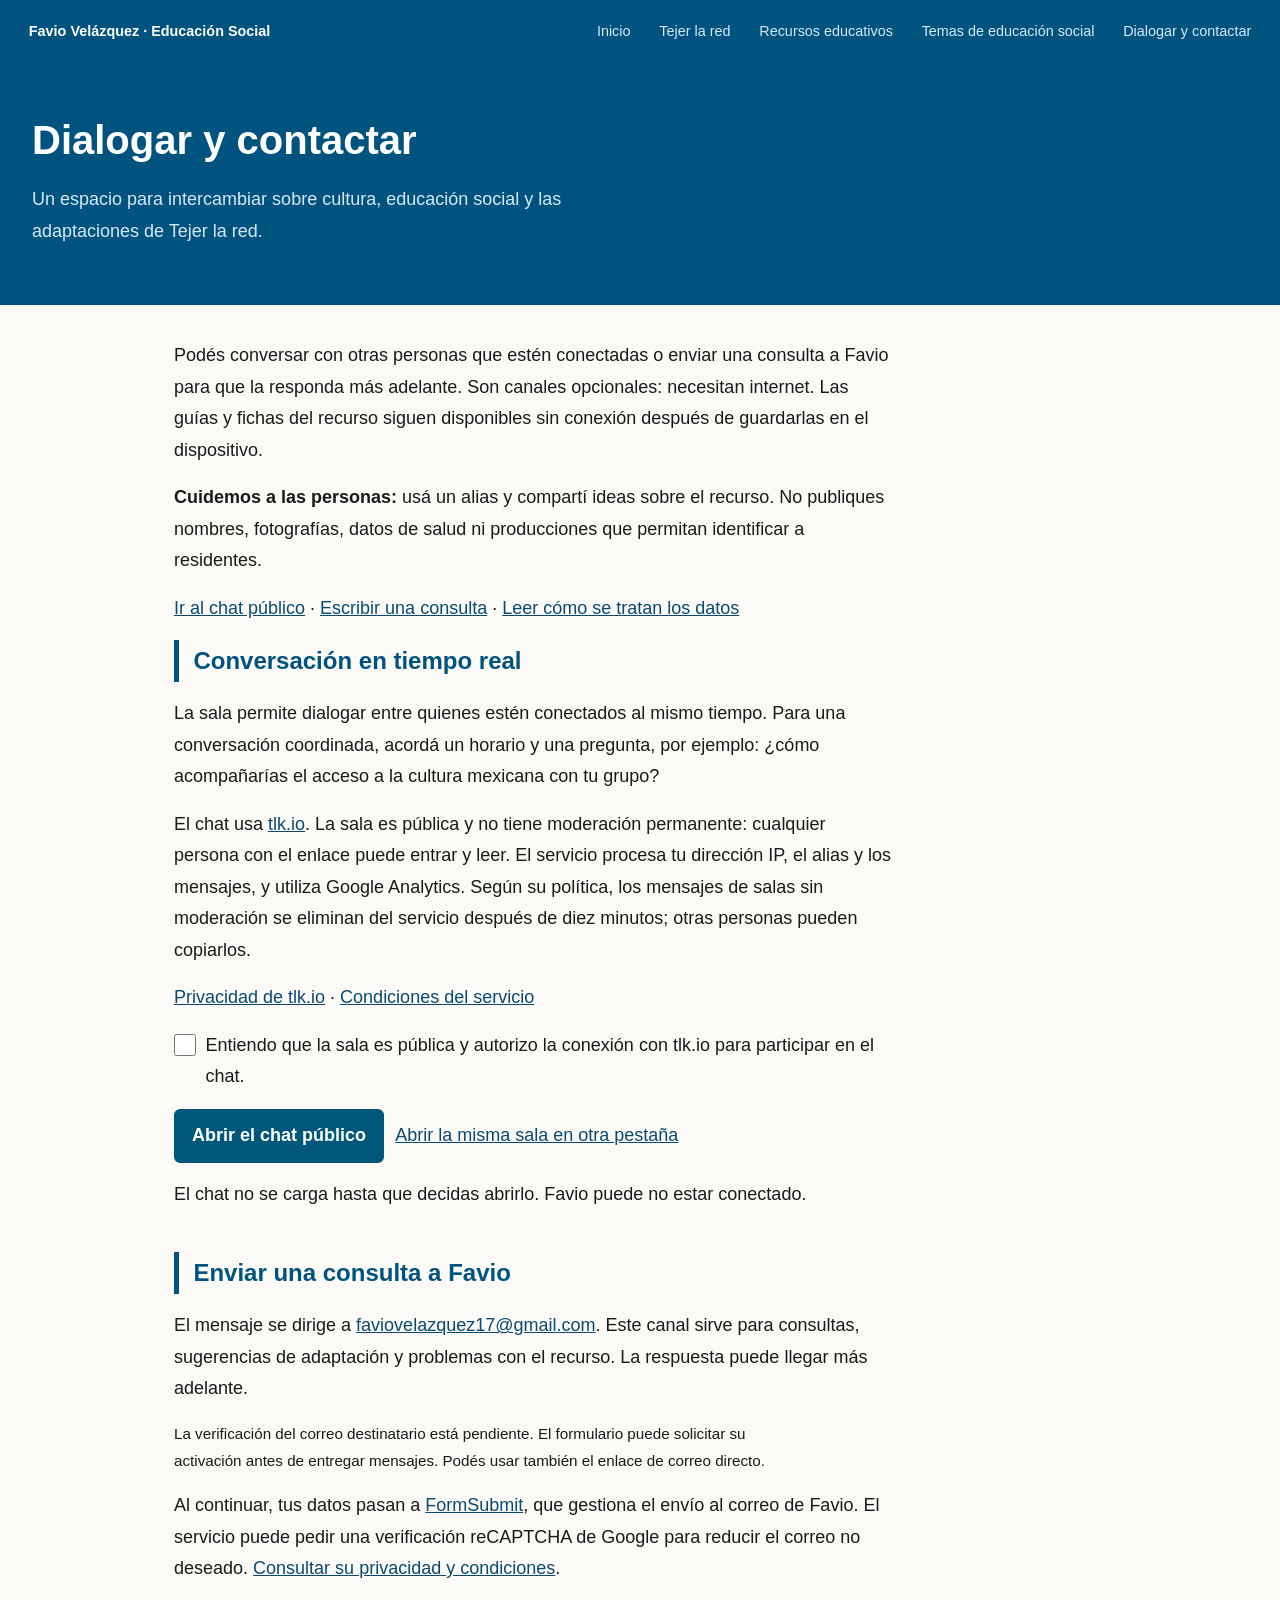
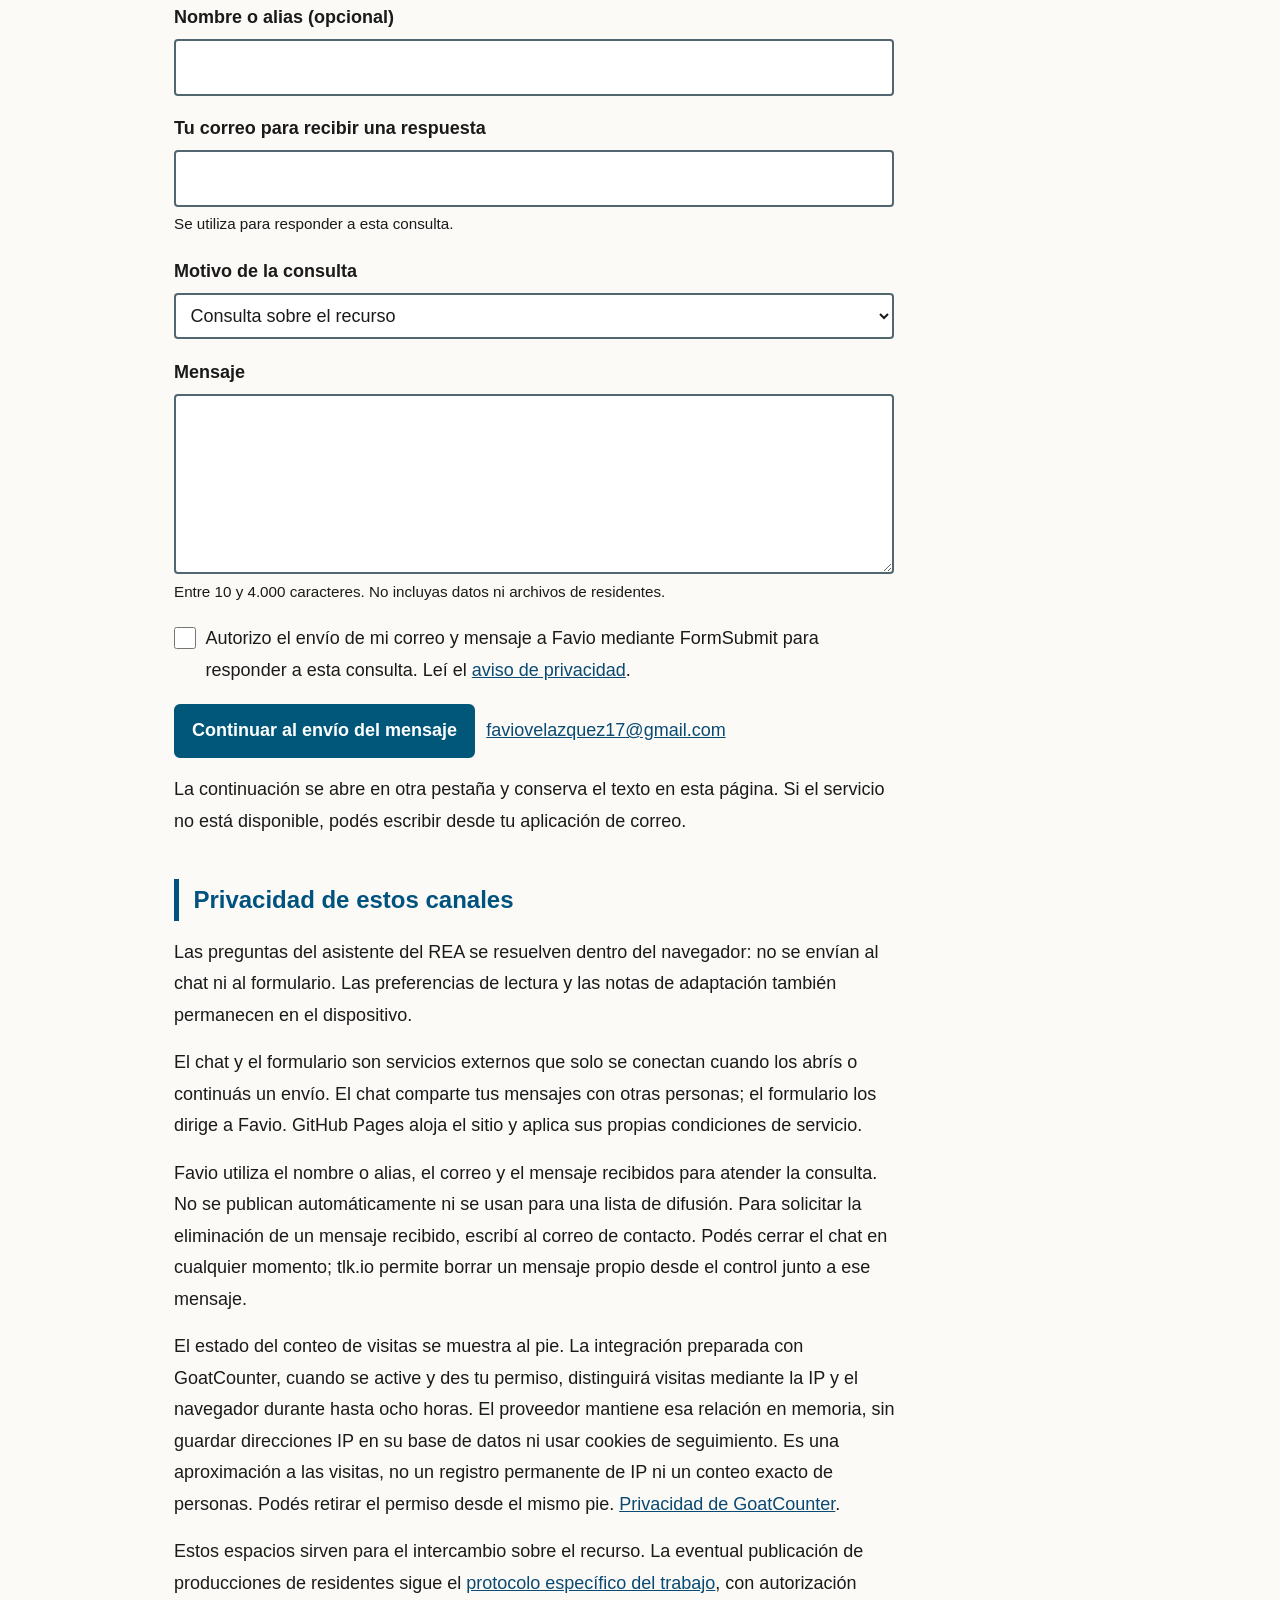
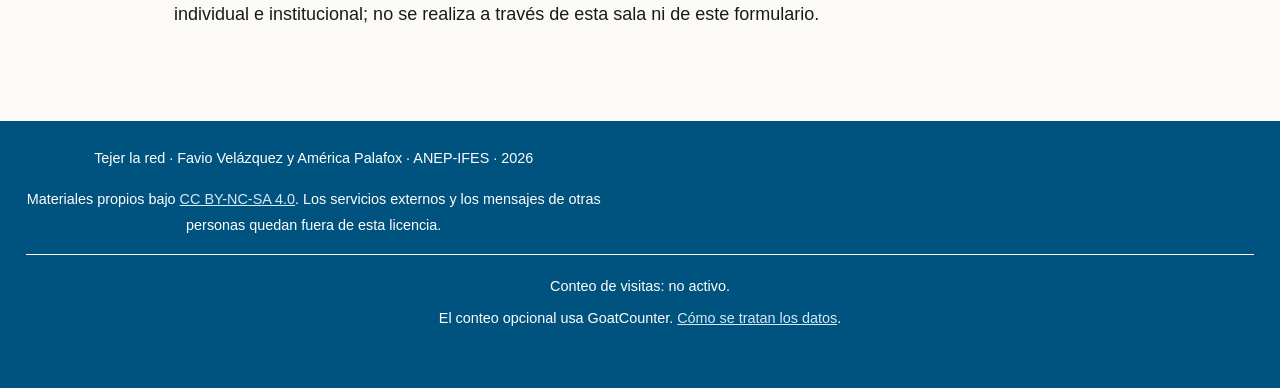
==== comunicacion/index.html @ fc9765d4 "Corregir el asistente y añadir comunicación opcional con estados de activación claros" ====
<!DOCTYPE html>
<html lang="es-UY">
<head>
 <meta charset="utf-8"><meta name="viewport" content="width=device-width,initial-scale=1">
 <meta name="referrer" content="strict-origin-when-cross-origin">
 <title>Dialogar y contactar · Tejer la red</title>
 <meta name="description" content="Espacio opcional para conversar en tiempo real sobre Tejer la red y enviar consultas a Favio Velázquez.">
 <meta name="theme-color" content="#00577A">
 <link rel="canonical" href="https://profesor2023.github.io/comunicacion/">
 <link rel="stylesheet" href="../estilo.css?v=trama-abierta-1"><link rel="stylesheet" href="../comunidad.css">
 <link rel="icon" href="../favicon.ico"><link rel="manifest" href="../manifest.webmanifest?v=azul-1">
 <script src="../configuracion-comunidad.js" defer></script><script src="comunicacion.js" defer></script><script src="../estadisticas.js" defer></script>
</head>
<body>
 <a class="skip-link" href="#contenido">Saltar al contenido</a>
 <nav aria-label="Secciones del sitio">
  <a class="brand" href="../">Favio Velázquez · Educación Social</a>
  <a href="../">Inicio</a><a href="../tejer-la-red/">Tejer la red</a><a href="../recursos/">Recursos educativos</a><a href="../temas/">Temas de educación social</a><a href="./" aria-current="page">Dialogar y contactar</a>
 </nav>
 <header class="hero"><h1>Dialogar y contactar</h1><p>Un espacio para intercambiar sobre cultura, educación social y las adaptaciones de Tejer la red.</p></header>
 <main id="contenido">
  <p>Podés conversar con otras personas que estén conectadas o enviar una consulta a Favio para que la responda más adelante. Son canales opcionales: necesitan internet. Las guías y fichas del recurso siguen disponibles sin conexión después de guardarlas en el dispositivo.</p>
  <p><strong>Cuidemos a las personas:</strong> usá un alias y compartí ideas sobre el recurso. No publiques nombres, fotografías, datos de salud ni producciones que permitan identificar a residentes.</p>
  <p><a href="#dialogo">Ir al chat público</a> · <a href="#mensaje">Escribir una consulta</a> · <a href="#privacidad">Leer cómo se tratan los datos</a></p>
  <section id="dialogo">
   <h2>Conversación en tiempo real</h2>
   <p>La sala permite dialogar entre quienes estén conectados al mismo tiempo. Para una conversación coordinada, acordá un horario y una pregunta, por ejemplo: ¿cómo acompañarías el acceso a la cultura mexicana con tu grupo?</p>
   <p>El chat usa <a href="https://tlk.io/" target="_blank" rel="noopener noreferrer">tlk.io</a>. La sala es pública y no tiene moderación permanente: cualquier persona con el enlace puede entrar y leer. El servicio procesa tu dirección IP, el alias y los mensajes, y utiliza Google Analytics. Según su política, los mensajes de salas sin moderación se eliminan del servicio después de diez minutos; otras personas pueden copiarlos.</p>
   <p><a href="https://tlk.io/privacy" target="_blank" rel="noopener noreferrer">Privacidad de tlk.io</a> · <a href="https://tlk.io/#embed" target="_blank" rel="noopener noreferrer">Condiciones del servicio</a></p>
   <div class="community-form">
    <label class="consent" for="chat-consent"><input id="chat-consent" type="checkbox" required>Entiendo que la sala es pública y autorizo la conexión con tlk.io para participar en el chat.</label>
   </div>
   <div class="community-actions">
    <button id="open-live-chat" class="community-button" type="button" disabled>Abrir el chat público</button>
    <button id="close-live-chat" class="community-button secondary" type="button" hidden>Salir del chat</button>
    <a id="chat-external-link" href="https://tlk.io/tejer-la-red-ifes-2026" target="_blank" rel="noopener noreferrer">Abrir la misma sala en otra pestaña</a>
   </div>
   <p id="live-chat-status" class="community-status" role="status">El chat no se carga hasta que decidas abrirlo. Favio puede no estar conectado.</p>
   <div id="live-chat" hidden></div>
   <noscript><p>Para el chat integrado necesitás JavaScript. Podés abrir la sala externa con el enlace de arriba, con las mismas condiciones de privacidad.</p></noscript>
  </section>
  <section id="mensaje">
   <h2>Enviar una consulta a Favio</h2>
   <p>El mensaje se dirige a <a data-contact-email href="mailto:faviovelazquez17@gmail.com">faviovelazquez17@gmail.com</a>. Este canal sirve para consultas, sugerencias de adaptación y problemas con el recurso. La respuesta puede llegar más adelante.</p>
   <p id="contact-activation" class="community-help">La verificación del correo destinatario está pendiente. El formulario puede solicitar su activación antes de entregar mensajes. Podés usar también el enlace de correo directo.</p>
   <p>Al continuar, tus datos pasan a <a href="https://formsubmit.co/" target="_blank" rel="noopener noreferrer">FormSubmit</a>, que gestiona el envío al correo de Favio. El servicio puede pedir una verificación reCAPTCHA de Google para reducir el correo no deseado. <a href="https://formsubmit.co/privacy.pdf" target="_blank" rel="noopener noreferrer">Consultar su privacidad y condiciones</a>.</p>
   <form id="contact-form" class="community-form" action="https://formsubmit.co/faviovelazquez17@gmail.com" method="post" target="_blank" rel="noopener">
    <input type="hidden" name="_subject" value="Tejer la red · Consulta desde el sitio">
    <input type="hidden" name="_next" value="https://profesor2023.github.io/comunicacion/gracias.html">
    <input type="hidden" name="_template" value="table">
    <div hidden aria-hidden="true"><label for="contact-honey">Dejar vacío</label><input id="contact-honey" name="_honey" type="text" tabindex="-1" autocomplete="off"></div>
    <div class="field"><label for="contact-name">Nombre o alias (opcional)</label><input id="contact-name" name="Nombre o alias" type="text" maxlength="80" autocomplete="nickname"></div>
    <div class="field"><label for="contact-email">Tu correo para recibir una respuesta</label><input id="contact-email" name="email" type="email" required maxlength="254" autocomplete="email" inputmode="email" aria-describedby="contact-email-help"><p class="community-help" id="contact-email-help">Se utiliza para responder a esta consulta.</p></div>
    <div class="field"><label for="contact-topic">Motivo de la consulta</label><select id="contact-topic" name="Motivo"><option>Consulta sobre el recurso</option><option>Propuesta de adaptación</option><option>Problema de funcionamiento</option><option>Otro aporte sobre el trabajo</option></select></div>
    <div class="field"><label for="contact-message">Mensaje</label><textarea id="contact-message" name="Mensaje" required minlength="10" maxlength="4000" aria-describedby="contact-message-help"></textarea><p class="community-help" id="contact-message-help">Entre 10 y 4.000 caracteres. No incluyas datos ni archivos de residentes.</p></div>
    <div class="field"><label class="consent" for="contact-consent"><input id="contact-consent" name="Consentimiento" type="checkbox" required value="Autorizo el tratamiento de estos datos para responder a mi consulta"><span>Autorizo el envío de mi correo y mensaje a Favio mediante FormSubmit para responder a esta consulta. Leí el <a href="#privacidad">aviso de privacidad</a>.</span></label></div>
    <div class="community-actions"><button class="community-button" type="submit">Continuar al envío del mensaje</button><a data-contact-email href="mailto:faviovelazquez17@gmail.com">faviovelazquez17@gmail.com</a></div>
   </form>
   <p id="contact-status" class="community-status" role="status">La continuación se abre en otra pestaña y conserva el texto en esta página. Si el servicio no está disponible, podés escribir desde tu aplicación de correo.</p>
  </section>
  <section id="privacidad">
   <h2>Privacidad de estos canales</h2>
   <p>Las preguntas del asistente del REA se resuelven dentro del navegador: no se envían al chat ni al formulario. Las preferencias de lectura y las notas de adaptación también permanecen en el dispositivo.</p>
   <p>El chat y el formulario son servicios externos que solo se conectan cuando los abrís o continuás un envío. El chat comparte tus mensajes con otras personas; el formulario los dirige a Favio. GitHub Pages aloja el sitio y aplica sus propias condiciones de servicio.</p>
   <p>Favio utiliza el nombre o alias, el correo y el mensaje recibidos para atender la consulta. No se publican automáticamente ni se usan para una lista de difusión. Para solicitar la eliminación de un mensaje recibido, escribí al correo de contacto. Podés cerrar el chat en cualquier momento; tlk.io permite borrar un mensaje propio desde el control junto a ese mensaje.</p>
   <p>El estado del conteo de visitas se muestra al pie. La integración preparada con GoatCounter, cuando se active y des tu permiso, distinguirá visitas mediante la IP y el navegador durante hasta ocho horas. El proveedor mantiene esa relación en memoria, sin guardar direcciones IP en su base de datos ni usar cookies de seguimiento. Es una aproximación a las visitas, no un registro permanente de IP ni un conteo exacto de personas. Podés retirar el permiso desde el mismo pie. <a href="https://www.goatcounter.com/help/privacy" target="_blank" rel="noopener noreferrer">Privacidad de GoatCounter</a>.</p>
   <p>Estos espacios sirven para el intercambio sobre el recurso. La eventual publicación de producciones de residentes sigue el <a href="../tejer-la-red/#privacidad">protocolo específico del trabajo</a>, con autorización individual e institucional; no se realiza a través de esta sala ni de este formulario.</p>
  </section>
 </main>
 <footer>
  <p>Tejer la red · Favio Velázquez y América Palafox · ANEP-IFES · 2026</p>
  <p>Materiales propios bajo <a href="https://creativecommons.org/licenses/by-nc-sa/4.0/deed.es" target="_blank" rel="noopener noreferrer">CC BY-NC-SA 4.0</a>. Los servicios externos y los mensajes de otras personas quedan fuera de esta licencia.</p>
  <div class="stats-panel" data-stats><p data-stats-status role="status">Conteo de visitas: no activo.</p><p>El conteo opcional usa GoatCounter. <a href="#privacidad">Cómo se tratan los datos</a>.</p><div class="community-actions"><button class="community-button" type="button" data-stats-allow hidden>Permitir el conteo de mi visita</button><button class="community-button" type="button" data-stats-revoke hidden>Retirar permiso de conteo</button></div></div>
 </footer>
 <script>if('serviceWorker' in navigator){window.addEventListener('load',function(){navigator.serviceWorker.register('../sw.js').catch(function(){});});}</script>
</body>
</html>
---- estilo.css ----
:root{--azul:#00537F;--cel:#005B8F;--rojo:#B34D00;--verde:#006B4F;--oro:#8A6500;
--gris:#555;--gc:#EFF2F5;--ng:#1A1A1A;--bl:#FBFAF7;--navtx:#D6E9F8;}
*{box-sizing:border-box;margin:0;padding:0}
body{font-family:Arial,Helvetica,sans-serif;color:var(--ng);background:var(--bl);font-size:18px;line-height:1.75}
.sr-only{position:absolute!important;width:1px!important;height:1px!important;padding:0!important;margin:-1px!important;overflow:hidden!important;clip:rect(0,0,0,0)!important;white-space:nowrap!important;border:0!important}
.site-intro{display:none;position:fixed;inset:0;z-index:1000;background:var(--azul);color:#fff;align-items:center;justify-content:center;flex-direction:column;padding:1rem;overflow:hidden}
.intro-pending .site-intro{display:flex}
.intro-active{overflow:hidden}
.site-intro.is-leaving{animation:intro-fade .76s ease forwards;pointer-events:none}
.intro-stage{position:relative;width:min(72vmin,650px);aspect-ratio:1;isolation:isolate;filter:drop-shadow(0 28px 20px rgba(0,22,37,.4))}
.intro-base{position:absolute;inset:0;width:100%;height:100%;object-fit:contain}
.intro-base{z-index:1}
.intro-ring{position:absolute;left:13%;top:9.5%;z-index:3;width:46%;aspect-ratio:1;border-radius:50%;background:conic-gradient(#D85A8B,#E59028,#F0CF79,#2A8077,#4FA7B8,#73527E,#D85A8B);-webkit-mask:radial-gradient(farthest-side,transparent calc(100% - 15px),#000 calc(100% - 14px));mask:radial-gradient(farthest-side,transparent calc(100% - 15px),#000 calc(100% - 14px));filter:drop-shadow(0 5px 5px rgba(0,22,37,.34));mix-blend-mode:screen;animation:intro-spin 5.2s linear infinite}
.intro-bird-art{position:absolute;inset:0;z-index:5;width:100%;height:100%;object-fit:contain;opacity:0;animation:intro-bird-emerge 1.15s cubic-bezier(.2,.75,.24,1) forwards}
.intro-bird-art.b1{clip-path:ellipse(5.5% 3.8% at 66.5% 67%);transform-origin:66.5% 67%;animation-delay:.35s}
.intro-bird-art.b2{clip-path:ellipse(6.8% 5.2% at 71.3% 62.5%);transform-origin:71.3% 62.5%;animation-delay:.78s}
.intro-bird-art.b3{clip-path:ellipse(7.8% 6.7% at 76.2% 57%);transform-origin:76.2% 57%;animation-delay:1.21s}
.intro-bird-art.b4{clip-path:ellipse(9.4% 8.7% at 79.5% 48%);transform-origin:79.5% 48%;animation-delay:1.64s}
.intro-bird-art.b5{clip-path:ellipse(11.5% 9.7% at 80.8% 34.5%);transform-origin:80.8% 34.5%;animation-delay:2.07s}
.intro-bird-art.b6{clip-path:ellipse(13.7% 12.4% at 81% 19.5%);transform-origin:81% 19.5%;animation-delay:2.5s}
.intro-name{position:relative;z-index:7;margin:.25rem 0 .75rem;color:#fff;font-size:clamp(1.1rem,2.3vw,1.55rem);font-weight:700;letter-spacing:.02em;text-align:center;animation:intro-name 1s ease 2.8s both}
#intro-skip{position:relative;z-index:7;border:2px solid #fff;border-radius:999px;background:rgba(0,31,52,.35);color:#fff;font:inherit;font-weight:700;min-height:46px;padding:.45rem 1.2rem;cursor:pointer}
#intro-skip:hover,#intro-skip:focus-visible{background:#fff;color:var(--azul);outline:3px solid #D39A0A;outline-offset:3px}
@keyframes intro-spin{to{transform:rotate(360deg)}}
@keyframes intro-bird-emerge{0%{opacity:0;transform:translate(-18px,18px) scale(.28)}55%{opacity:1}100%{opacity:1;transform:translate(0,0) scale(1)}}
@keyframes intro-name{from{opacity:0;transform:translateY(12px)}to{opacity:1;transform:translateY(0)}}
@keyframes intro-fade{to{opacity:0;visibility:hidden}}
.skip-link{position:absolute;left:-999px;background:#fff;color:var(--azul);padding:.6rem 1rem;z-index:200}
.skip-link:focus{left:.5rem;top:.5rem}
a{color:#0A4A72}
nav{background:var(--azul);position:sticky;top:0;z-index:100;padding:.6rem 1.5rem;display:flex;align-items:center;gap:1.2rem;flex-wrap:wrap}
nav a{color:var(--navtx);text-decoration:none;font-size:.9rem;min-height:44px;display:inline-flex;align-items:center;padding:.2rem .3rem}
nav a:hover,nav a:focus{color:#fff}
nav .brand{color:#fff;font-weight:bold;margin-right:auto}
.hero{background:var(--azul);color:#fff;padding:2.6rem 2rem;position:relative;overflow:hidden;isolation:isolate}
.hero-inner{max-width:1180px;margin:0 auto;display:grid;grid-template-columns:minmax(0,1fr) clamp(250px,29vw,390px);align-items:center;gap:clamp(1.5rem,4vw,4rem)}
.hero-copy{position:relative;z-index:2}
.hero h1{font-size:2.5rem;margin-bottom:.6rem;max-width:22ch}
.hero p{color:var(--navtx);max-width:62ch}
.hero-mark{position:relative;z-index:1;width:100%;justify-self:end;transform-style:preserve-3d}
.hero-mark::after{content:"";position:absolute;z-index:-1;left:18%;right:9%;bottom:4%;height:13%;border-radius:50%;background:rgba(0,20,36,.45);filter:blur(14px);transform:perspective(500px) rotateX(66deg) translateY(12px)}
.hero-emblem{display:block;width:100%;height:auto;filter:drop-shadow(0 22px 13px rgba(0,20,36,.48)) drop-shadow(0 4px 2px rgba(255,255,255,.16));transform:perspective(800px) rotateY(-8deg) rotateZ(1.2deg);transform-origin:50% 60%;animation:emblem-float 5.5s ease-in-out infinite}
.hero-mark:hover .hero-emblem{transform:perspective(800px) rotateY(-3deg) rotateZ(-.5deg) translateY(-5px)}
@keyframes emblem-float{50%{transform:perspective(800px) rotateY(-5deg) rotateZ(-.7deg) translateY(-7px)}}
main{max-width:980px;margin:0 auto;padding:2.2rem 1.5rem 3rem}
section{margin-bottom:2.6rem}
h2{font-size:1.5rem;color:var(--azul);border-left:5px solid var(--azul);padding-left:.9rem;margin-bottom:1rem}
h3{font-size:1.1rem;color:var(--cel);margin:1.2rem 0 .5rem}
p{margin-bottom:1rem;max-width:72ch}
.cards{display:grid;grid-template-columns:repeat(auto-fit,minmax(270px,1fr));gap:1.2rem;margin-top:1.2rem}
.card{background:var(--gc);border-radius:10px;padding:1.2rem;border-top:5px solid var(--azul)}
.card.verde{border-top-color:var(--verde)}
.card.oro{border-top-color:var(--oro)}
.card h3{margin-top:0;color:var(--ng);font-size:1.15rem}
.card .estado{display:inline-block;background:#fff;border:1px solid var(--gris);border-radius:20px;font-size:.78rem;padding:.15rem .7rem;margin-bottom:.5rem}
.card a.ir{display:inline-block;margin-top:.6rem;background:var(--azul);color:#fff;text-decoration:none;border-radius:7px;padding:.55rem .9rem;min-height:44px;font-weight:700}
.aviso{background:#FAF6EC;border-left:5px solid var(--oro);border-radius:0 8px 8px 0;padding:.9rem 1rem;margin:1.2rem 0}
.aviso p{margin:0}
ul.lista{margin:0 0 1rem 1.2rem}
ul.lista li{margin-bottom:.45rem}
footer{background:var(--azul);color:#fff;padding:1.6rem;text-align:center;font-size:.9rem}
footer a{color:var(--navtx)}
@media(max-width:720px){.hero{padding:2.2rem 1rem 1.25rem}.hero-inner{grid-template-columns:1fr;gap:.55rem}.hero h1{font-size:1.9rem}.hero-mark{width:min(74vw,285px);margin-top:.2rem}.hero-mark::after{bottom:1%}main{padding:1.5rem 1rem 2.5rem}}
@media(max-width:720px){.intro-stage{width:min(91vw,520px)}.intro-name{margin-top:.1rem}#intro-skip{font-size:.95rem}}
@media(prefers-reduced-motion:reduce){.intro-ring{display:none}.intro-bird-art{animation:none;opacity:1}.intro-name{animation:none}.site-intro.is-leaving{animation-duration:.2s}.hero-emblem{animation:none}.hero-mark:hover .hero-emblem{transform:perspective(800px) rotateY(-8deg) rotateZ(1.2deg)}}
@media(prefers-contrast:more){body{background:#fff}}
---- comunidad.css ----
/* Controles comunes del espacio de comunicación y del permiso de visitas. */
[hidden]{display:none!important}
.community-actions{display:flex;flex-wrap:wrap;align-items:center;gap:.7rem;margin:1rem 0}
.community-button{display:inline-block;border:2px solid #00577A;border-radius:6px;padding:.6rem 1rem;min-height:44px;background:#00577A;color:#fff;font:inherit;font-weight:700;text-decoration:none;cursor:pointer}
.community-button.secondary{background:#fff;color:#00577A}
.community-button:disabled{opacity:.6;cursor:default}
.community-button:focus-visible,.community-form input:focus-visible,.community-form textarea:focus-visible,.community-form select:focus-visible{outline:3px solid #D39A0A;outline-offset:3px}
.community-form{max-width:720px}
.community-form .field{margin:1.1rem 0}
.community-form label{display:block;font-weight:700;margin-bottom:.35rem}
.community-form input:not([type=checkbox]),.community-form textarea,.community-form select{display:block;width:100%;max-width:100%;border:2px solid #526670;border-radius:4px;background:#fff;color:#1A1A1A;font:inherit;padding:.65rem}
.community-form textarea{min-height:180px;resize:vertical}
.community-form .consent{display:flex;align-items:flex-start;gap:.6rem;font-weight:400}
.community-form input[type=checkbox]{width:22px;height:22px;flex:0 0 22px;margin-top:.25rem;accent-color:#00577A}
.community-help{font-size:.95rem;margin:.3rem 0 1rem}
.community-status{min-height:1.5em}
.chat-frame{width:100%;height:min(72vh,640px);min-height:400px;border:2px solid #526670;border-radius:5px;background:#fff}
.stats-panel{font:inherit;margin-top:1rem;padding-top:.8rem;border-top:1px solid currentColor}
.stats-panel p{margin:.4rem auto;max-width:72ch}
.stats-panel .community-actions{justify-content:center}
.stats-panel .community-button{background:#fff;color:#00577A;border-color:#fff;font-size:.95rem}
@media(max-width:600px){.chat-frame{height:72vh;min-height:440px}.community-actions{align-items:stretch}.community-actions .community-button{max-width:100%}.community-form input,.community-form textarea,.community-form select{font-size:1rem}}
@media print{.stats-panel,.community-actions,.community-form,.chat-frame{display:none!important}}
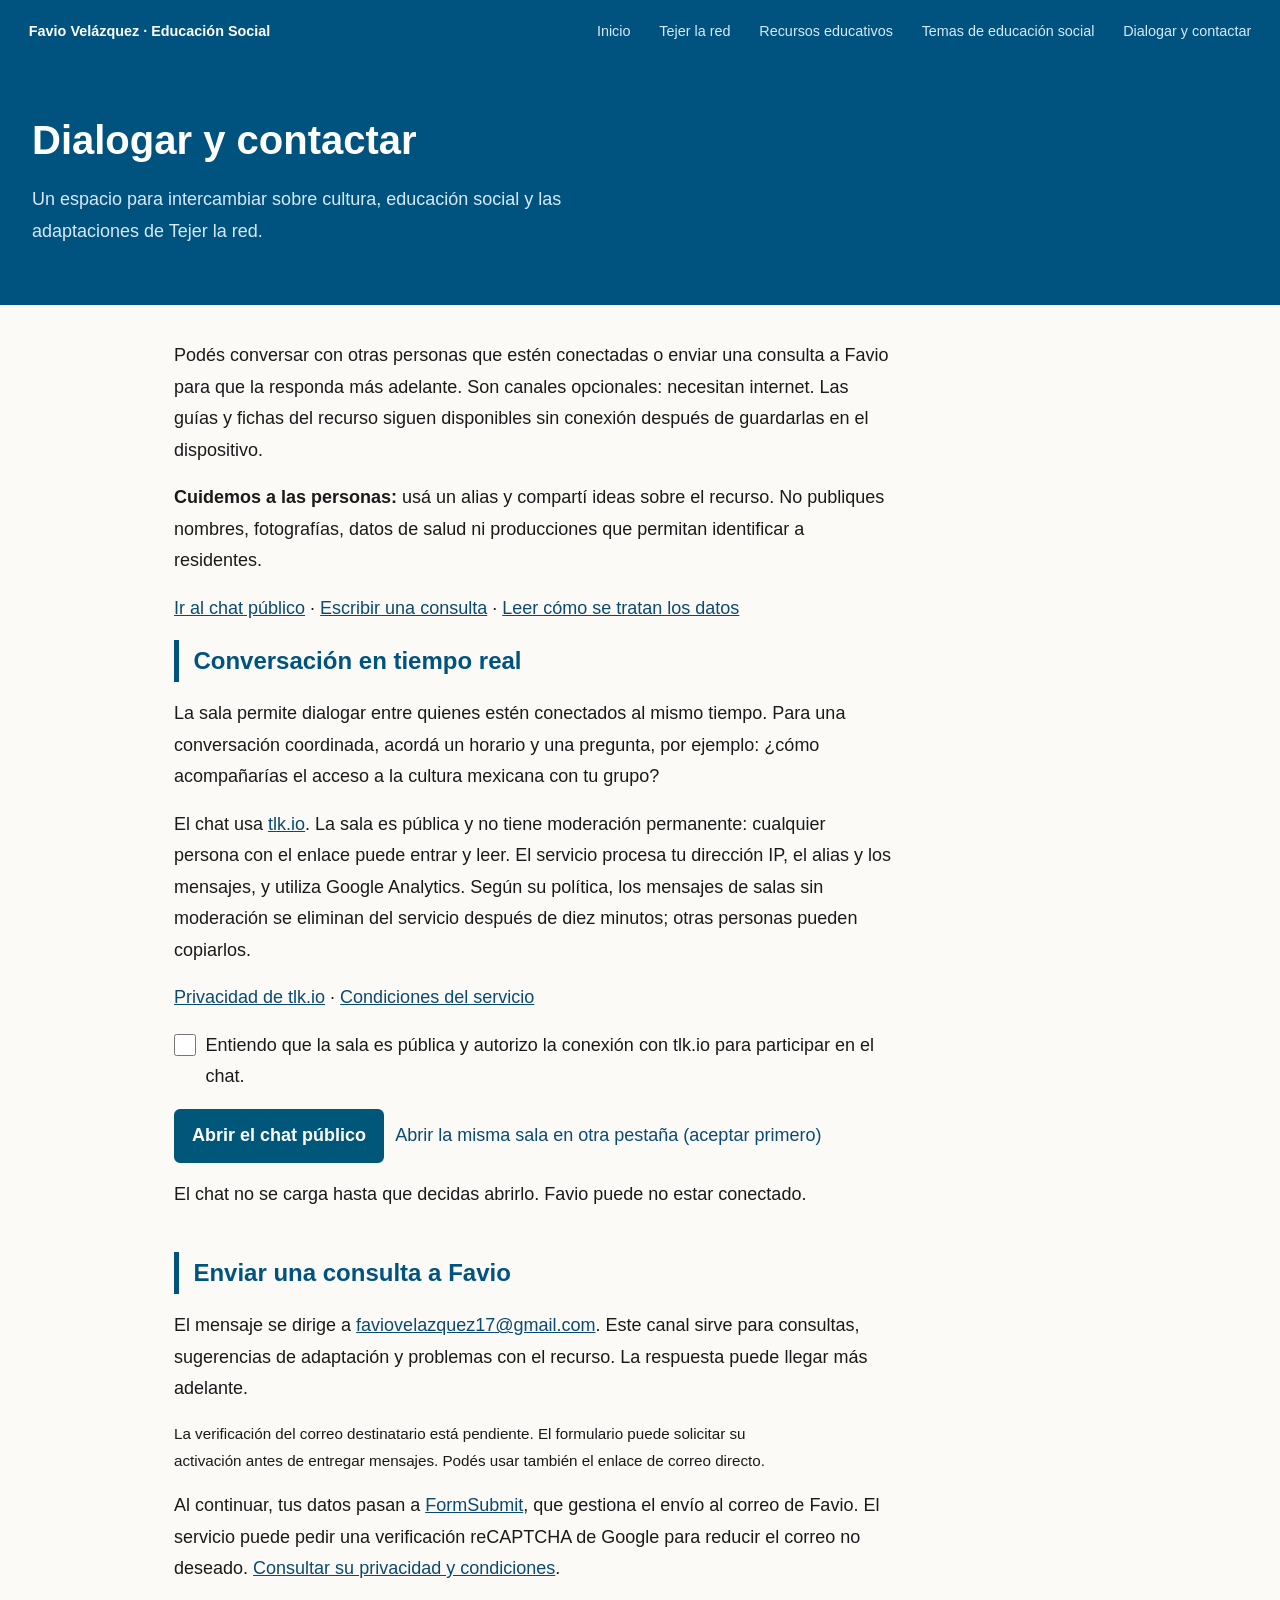
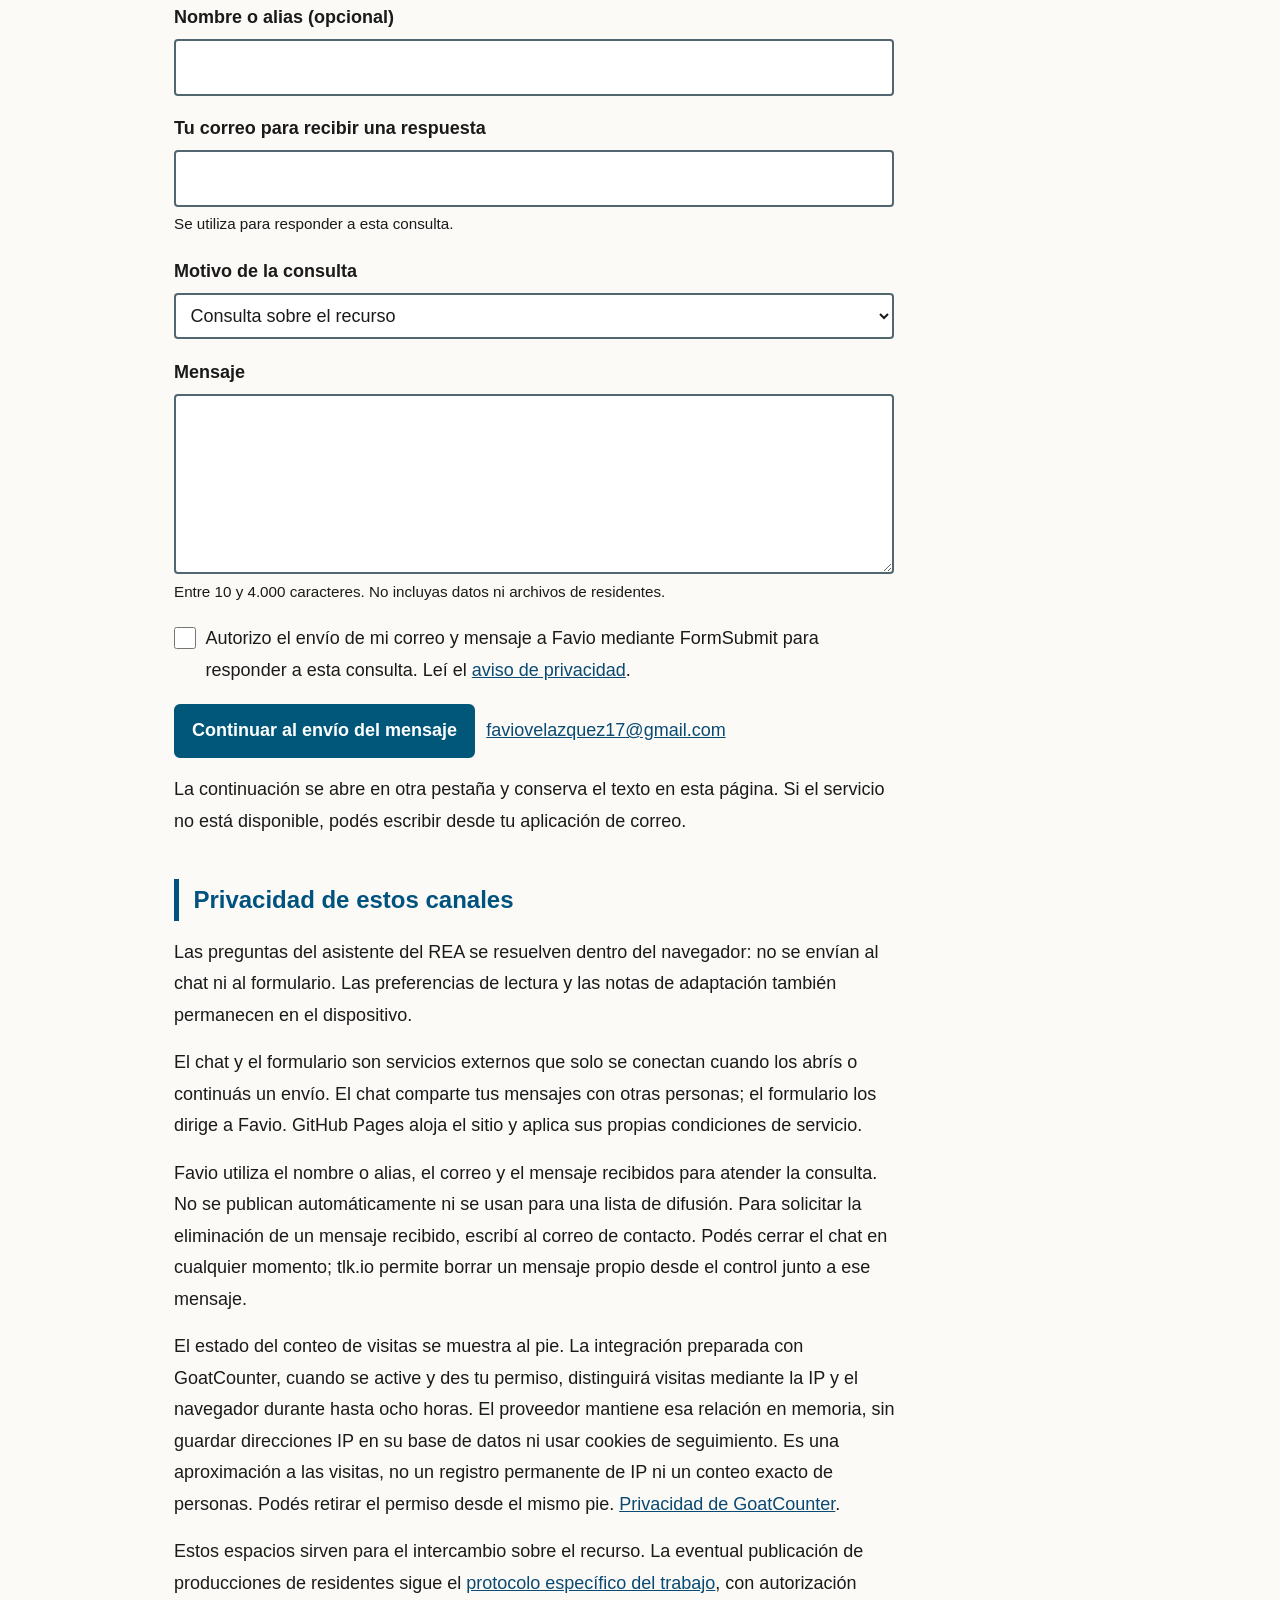
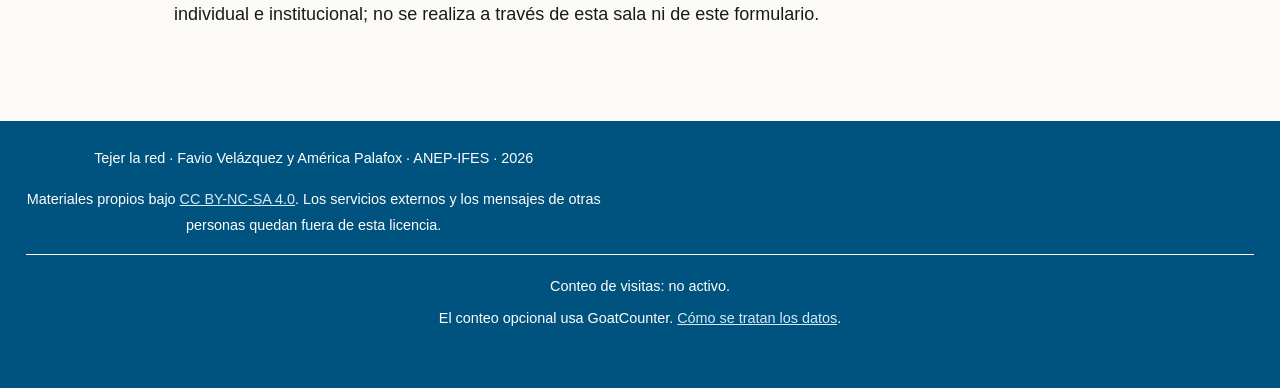
==== commit 747e479c: "Completar actualización: QR PNG, consentimiento chat y caché offline" ====
--- a/comunicacion/index.html
+++ b/comunicacion/index.html
@@ -33,11 +33,11 @@
    <div class="community-actions">
     <button id="open-live-chat" class="community-button" type="button" disabled>Abrir el chat público</button>
     <button id="close-live-chat" class="community-button secondary" type="button" hidden>Salir del chat</button>
-    <a id="chat-external-link" href="https://tlk.io/tejer-la-red-ifes-2026" target="_blank" rel="noopener noreferrer">Abrir la misma sala en otra pestaña</a>
+    <a id="chat-external-link" aria-disabled="true" tabindex="-1" target="_blank" rel="noopener noreferrer">Abrir la misma sala en otra pestaña (aceptar primero)</a>
    </div>
    <p id="live-chat-status" class="community-status" role="status">El chat no se carga hasta que decidas abrirlo. Favio puede no estar conectado.</p>
    <div id="live-chat" hidden></div>
-   <noscript><p>Para el chat integrado necesitás JavaScript. Podés abrir la sala externa con el enlace de arriba, con las mismas condiciones de privacidad.</p></noscript>
+   <noscript><p>Para el chat integrado necesitás JavaScript. Si comprendés las condiciones de privacidad descritas arriba, podés <a href="https://tlk.io/tejer-la-red-ifes-2026" target="_blank" rel="noopener noreferrer">abrir la sala pública externa</a>.</p></noscript>
   </section>
   <section id="mensaje">
    <h2>Enviar una consulta a Favio</h2>
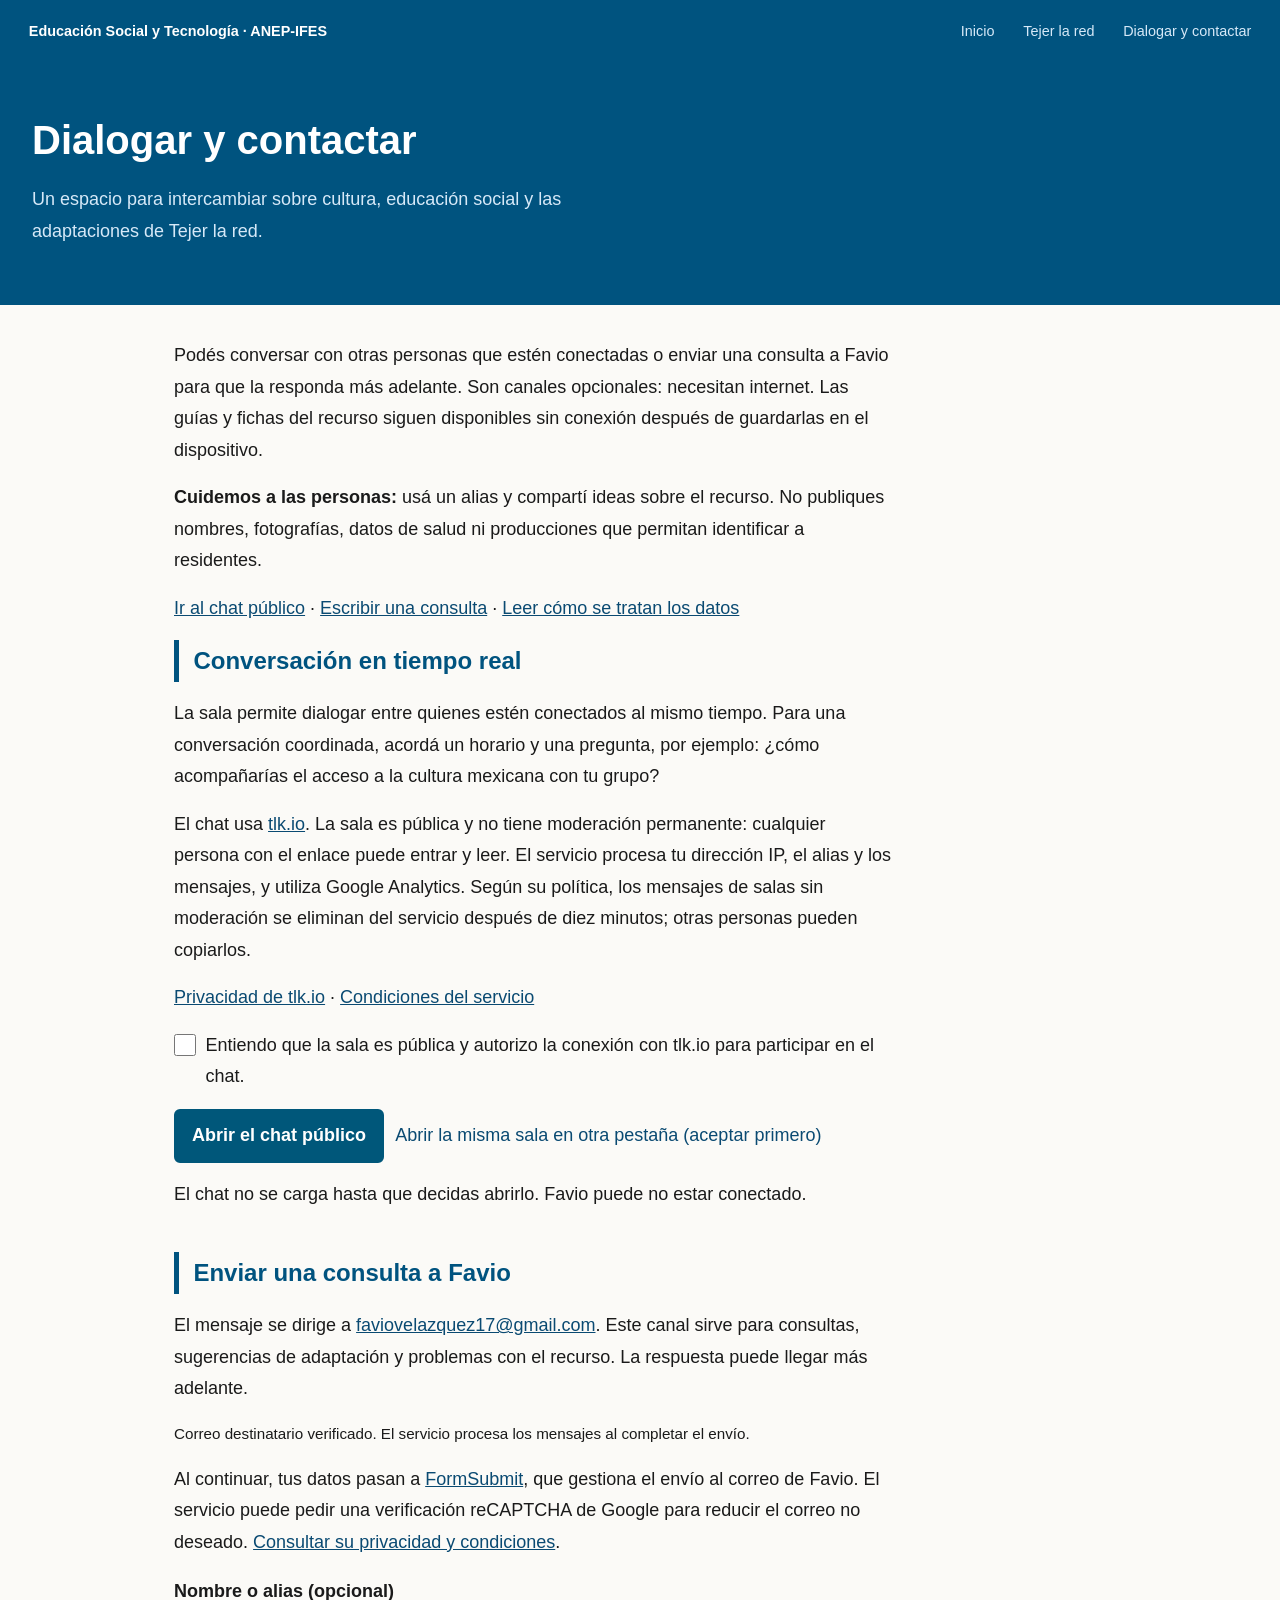
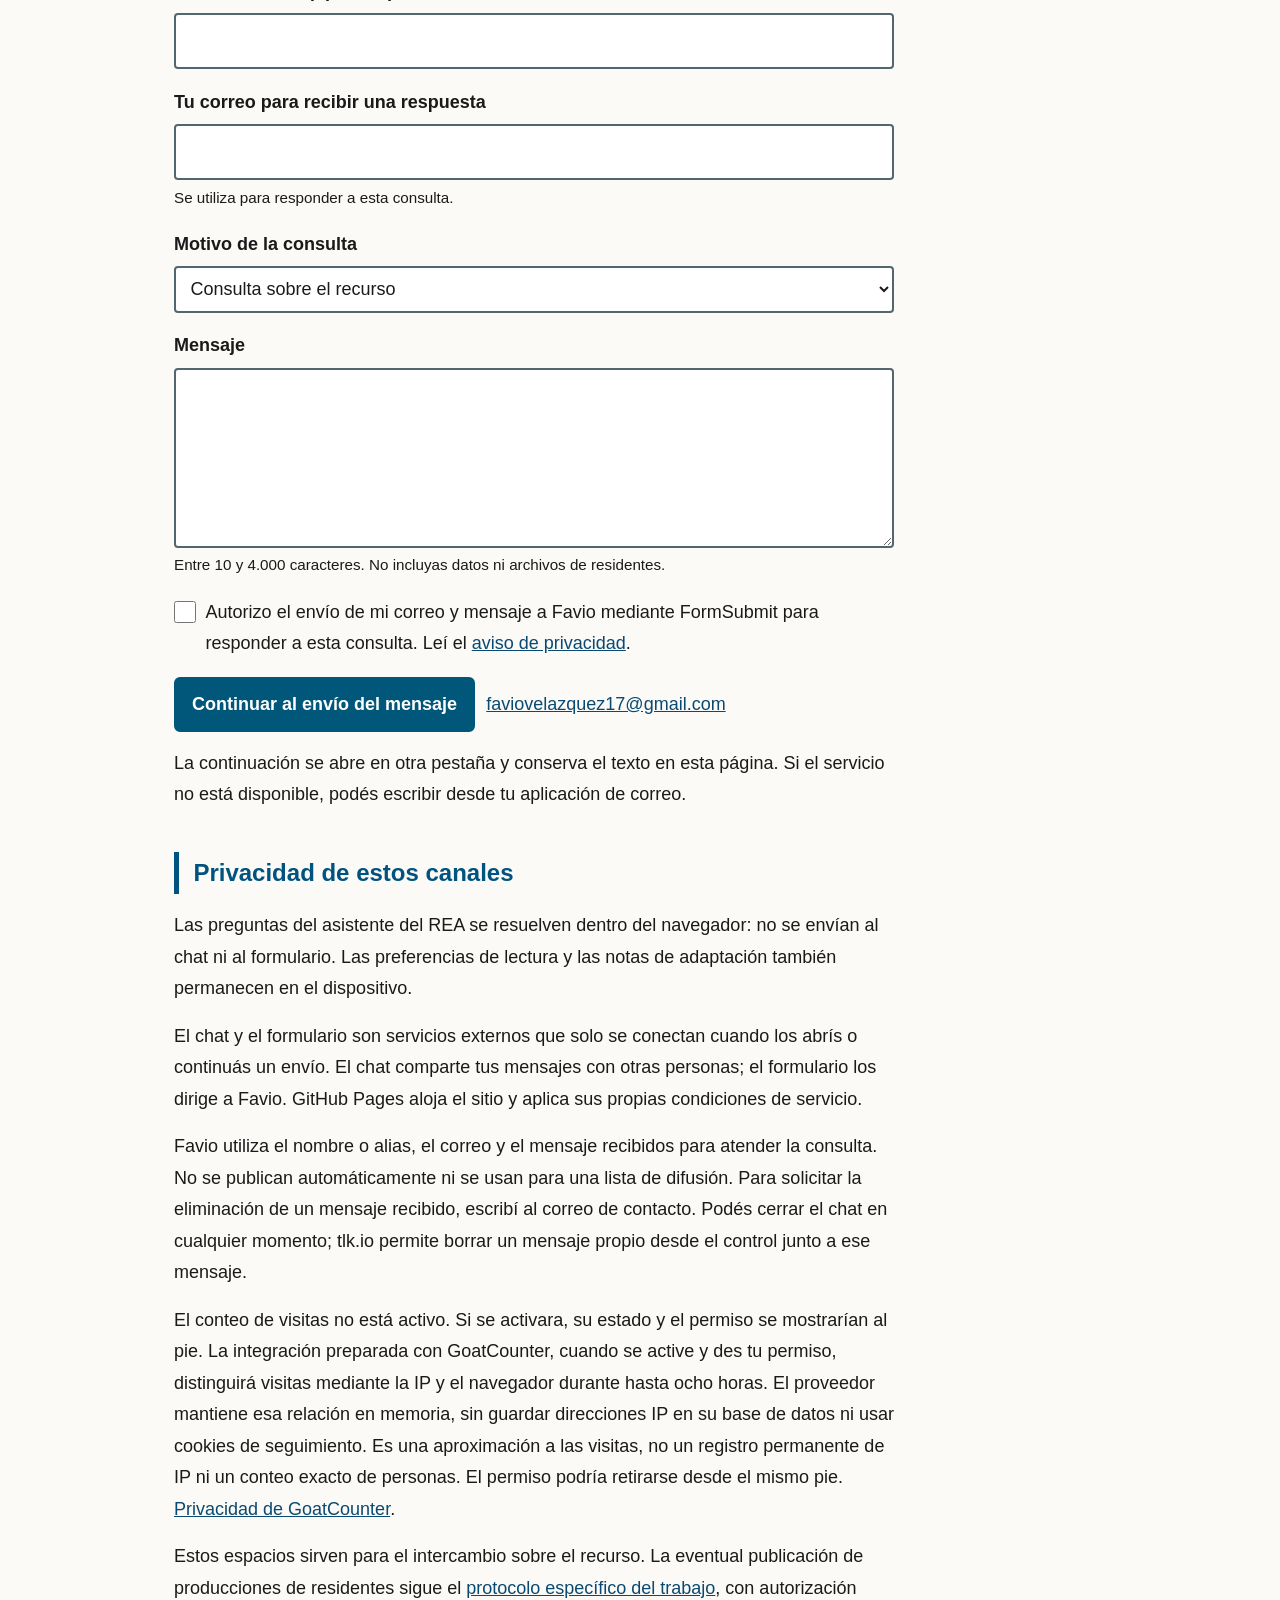
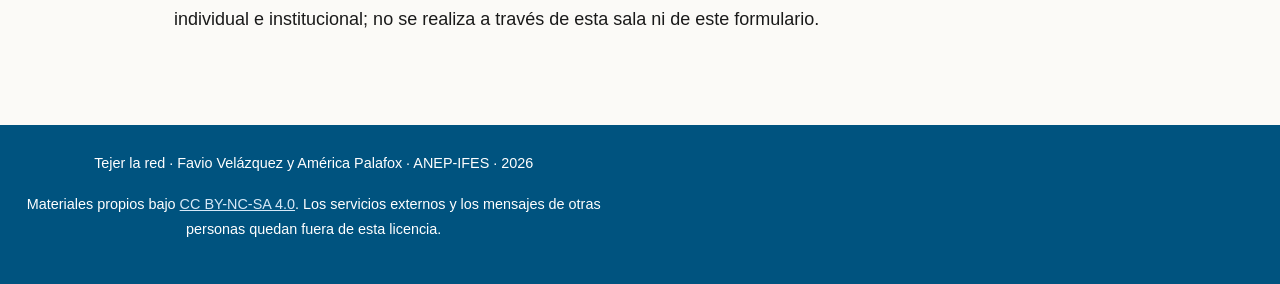
==== commit 263c4f20: "Actualizar Tejer la red: optimización, accesibilidad, comunicación y recursos visuales" ====
--- a/comunicacion/index.html
+++ b/comunicacion/index.html
@@ -7,6 +7,17 @@
  <meta name="description" content="Espacio opcional para conversar en tiempo real sobre Tejer la red y enviar consultas a Favio Velázquez.">
  <meta name="theme-color" content="#00577A">
  <link rel="canonical" href="https://profesor2023.github.io/comunicacion/">
+ <meta property="og:type" content="website">
+ <meta property="og:site_name" content="Tejer la red">
+ <meta property="og:locale" content="es_UY">
+ <meta property="og:title" content="Dialogar y contactar · Tejer la red">
+ <meta property="og:description" content="Sala pública y formulario de consulta para proponer adaptaciones y devoluciones sobre el recurso educativo abierto Tejer la red.">
+ <meta property="og:url" content="https://profesor2023.github.io/comunicacion/">
+ <meta property="og:image" content="https://profesor2023.github.io/compartir-tejer-la-red.jpg">
+ <meta property="og:image:width" content="1200">
+ <meta property="og:image:height" content="630">
+ <meta property="og:image:alt" content="Tejer la red: emblema de cuerdas tejidas sobre fondo azul, con el título del recurso.">
+ <meta name="twitter:card" content="summary_large_image">
  <link rel="stylesheet" href="../estilo.css?v=trama-abierta-1"><link rel="stylesheet" href="../comunidad.css">
  <link rel="icon" href="../favicon.ico"><link rel="manifest" href="../manifest.webmanifest?v=azul-1">
  <script src="../configuracion-comunidad.js" defer></script><script src="comunicacion.js" defer></script><script src="../estadisticas.js" defer></script>
@@ -14,8 +25,8 @@
 <body>
  <a class="skip-link" href="#contenido">Saltar al contenido</a>
  <nav aria-label="Secciones del sitio">
-  <a class="brand" href="../">Favio Velázquez · Educación Social</a>
-  <a href="../">Inicio</a><a href="../tejer-la-red/">Tejer la red</a><a href="../recursos/">Recursos educativos</a><a href="../temas/">Temas de educación social</a><a href="./" aria-current="page">Dialogar y contactar</a>
+  <a class="brand" href="../">Educación Social y Tecnología · ANEP-IFES</a>
+  <a href="../">Inicio</a><a href="../tejer-la-red/">Tejer la red</a><a href="./" aria-current="page">Dialogar y contactar</a>
  </nav>
  <header class="hero"><h1>Dialogar y contactar</h1><p>Un espacio para intercambiar sobre cultura, educación social y las adaptaciones de Tejer la red.</p></header>
  <main id="contenido">
@@ -37,12 +48,12 @@
    </div>
    <p id="live-chat-status" class="community-status" role="status">El chat no se carga hasta que decidas abrirlo. Favio puede no estar conectado.</p>
    <div id="live-chat" hidden></div>
-   <noscript><p>Para el chat integrado necesitás JavaScript. Si comprendés las condiciones de privacidad descritas arriba, podés <a href="https://tlk.io/tejer-la-red-ifes-2026" target="_blank" rel="noopener noreferrer">abrir la sala pública externa</a>.</p></noscript>
+   <noscript><p>Para acceder al chat tenés que habilitar JavaScript y aceptar el aviso de privacidad. Las actividades y fichas educativas siguen disponibles sin chat.</p></noscript>
   </section>
   <section id="mensaje">
    <h2>Enviar una consulta a Favio</h2>
    <p>El mensaje se dirige a <a data-contact-email href="mailto:faviovelazquez17@gmail.com">faviovelazquez17@gmail.com</a>. Este canal sirve para consultas, sugerencias de adaptación y problemas con el recurso. La respuesta puede llegar más adelante.</p>
-   <p id="contact-activation" class="community-help">La verificación del correo destinatario está pendiente. El formulario puede solicitar su activación antes de entregar mensajes. Podés usar también el enlace de correo directo.</p>
+   <p id="contact-activation" class="community-help">Correo destinatario verificado. El servicio procesa los mensajes al completar el envío.</p>
    <p>Al continuar, tus datos pasan a <a href="https://formsubmit.co/" target="_blank" rel="noopener noreferrer">FormSubmit</a>, que gestiona el envío al correo de Favio. El servicio puede pedir una verificación reCAPTCHA de Google para reducir el correo no deseado. <a href="https://formsubmit.co/privacy.pdf" target="_blank" rel="noopener noreferrer">Consultar su privacidad y condiciones</a>.</p>
    <form id="contact-form" class="community-form" action="https://formsubmit.co/faviovelazquez17@gmail.com" method="post" target="_blank" rel="noopener">
     <input type="hidden" name="_subject" value="Tejer la red · Consulta desde el sitio">
@@ -63,14 +74,14 @@
    <p>Las preguntas del asistente del REA se resuelven dentro del navegador: no se envían al chat ni al formulario. Las preferencias de lectura y las notas de adaptación también permanecen en el dispositivo.</p>
    <p>El chat y el formulario son servicios externos que solo se conectan cuando los abrís o continuás un envío. El chat comparte tus mensajes con otras personas; el formulario los dirige a Favio. GitHub Pages aloja el sitio y aplica sus propias condiciones de servicio.</p>
    <p>Favio utiliza el nombre o alias, el correo y el mensaje recibidos para atender la consulta. No se publican automáticamente ni se usan para una lista de difusión. Para solicitar la eliminación de un mensaje recibido, escribí al correo de contacto. Podés cerrar el chat en cualquier momento; tlk.io permite borrar un mensaje propio desde el control junto a ese mensaje.</p>
-   <p>El estado del conteo de visitas se muestra al pie. La integración preparada con GoatCounter, cuando se active y des tu permiso, distinguirá visitas mediante la IP y el navegador durante hasta ocho horas. El proveedor mantiene esa relación en memoria, sin guardar direcciones IP en su base de datos ni usar cookies de seguimiento. Es una aproximación a las visitas, no un registro permanente de IP ni un conteo exacto de personas. Podés retirar el permiso desde el mismo pie. <a href="https://www.goatcounter.com/help/privacy" target="_blank" rel="noopener noreferrer">Privacidad de GoatCounter</a>.</p>
+   <p>El conteo de visitas no está activo. Si se activara, su estado y el permiso se mostrarían al pie. La integración preparada con GoatCounter, cuando se active y des tu permiso, distinguirá visitas mediante la IP y el navegador durante hasta ocho horas. El proveedor mantiene esa relación en memoria, sin guardar direcciones IP en su base de datos ni usar cookies de seguimiento. Es una aproximación a las visitas, no un registro permanente de IP ni un conteo exacto de personas. El permiso podría retirarse desde el mismo pie. <a href="https://www.goatcounter.com/help/privacy" target="_blank" rel="noopener noreferrer">Privacidad de GoatCounter</a>.</p>
    <p>Estos espacios sirven para el intercambio sobre el recurso. La eventual publicación de producciones de residentes sigue el <a href="../tejer-la-red/#privacidad">protocolo específico del trabajo</a>, con autorización individual e institucional; no se realiza a través de esta sala ni de este formulario.</p>
   </section>
  </main>
  <footer>
   <p>Tejer la red · Favio Velázquez y América Palafox · ANEP-IFES · 2026</p>
   <p>Materiales propios bajo <a href="https://creativecommons.org/licenses/by-nc-sa/4.0/deed.es" target="_blank" rel="noopener noreferrer">CC BY-NC-SA 4.0</a>. Los servicios externos y los mensajes de otras personas quedan fuera de esta licencia.</p>
-  <div class="stats-panel" data-stats><p data-stats-status role="status">Conteo de visitas: no activo.</p><p>El conteo opcional usa GoatCounter. <a href="#privacidad">Cómo se tratan los datos</a>.</p><div class="community-actions"><button class="community-button" type="button" data-stats-allow hidden>Permitir el conteo de mi visita</button><button class="community-button" type="button" data-stats-revoke hidden>Retirar permiso de conteo</button></div></div>
+  <div class="stats-panel" data-stats hidden><p data-stats-status role="status">Conteo de visitas: no activo.</p><p>El conteo opcional usa GoatCounter. <a href="#privacidad">Cómo se tratan los datos</a>.</p><div class="community-actions"><button class="community-button" type="button" data-stats-allow hidden>Permitir el conteo de mi visita</button><button class="community-button" type="button" data-stats-revoke hidden>Retirar permiso de conteo</button></div></div>
  </footer>
  <script>if('serviceWorker' in navigator){window.addEventListener('load',function(){navigator.serviceWorker.register('../sw.js').catch(function(){});});}</script>
 </body>
